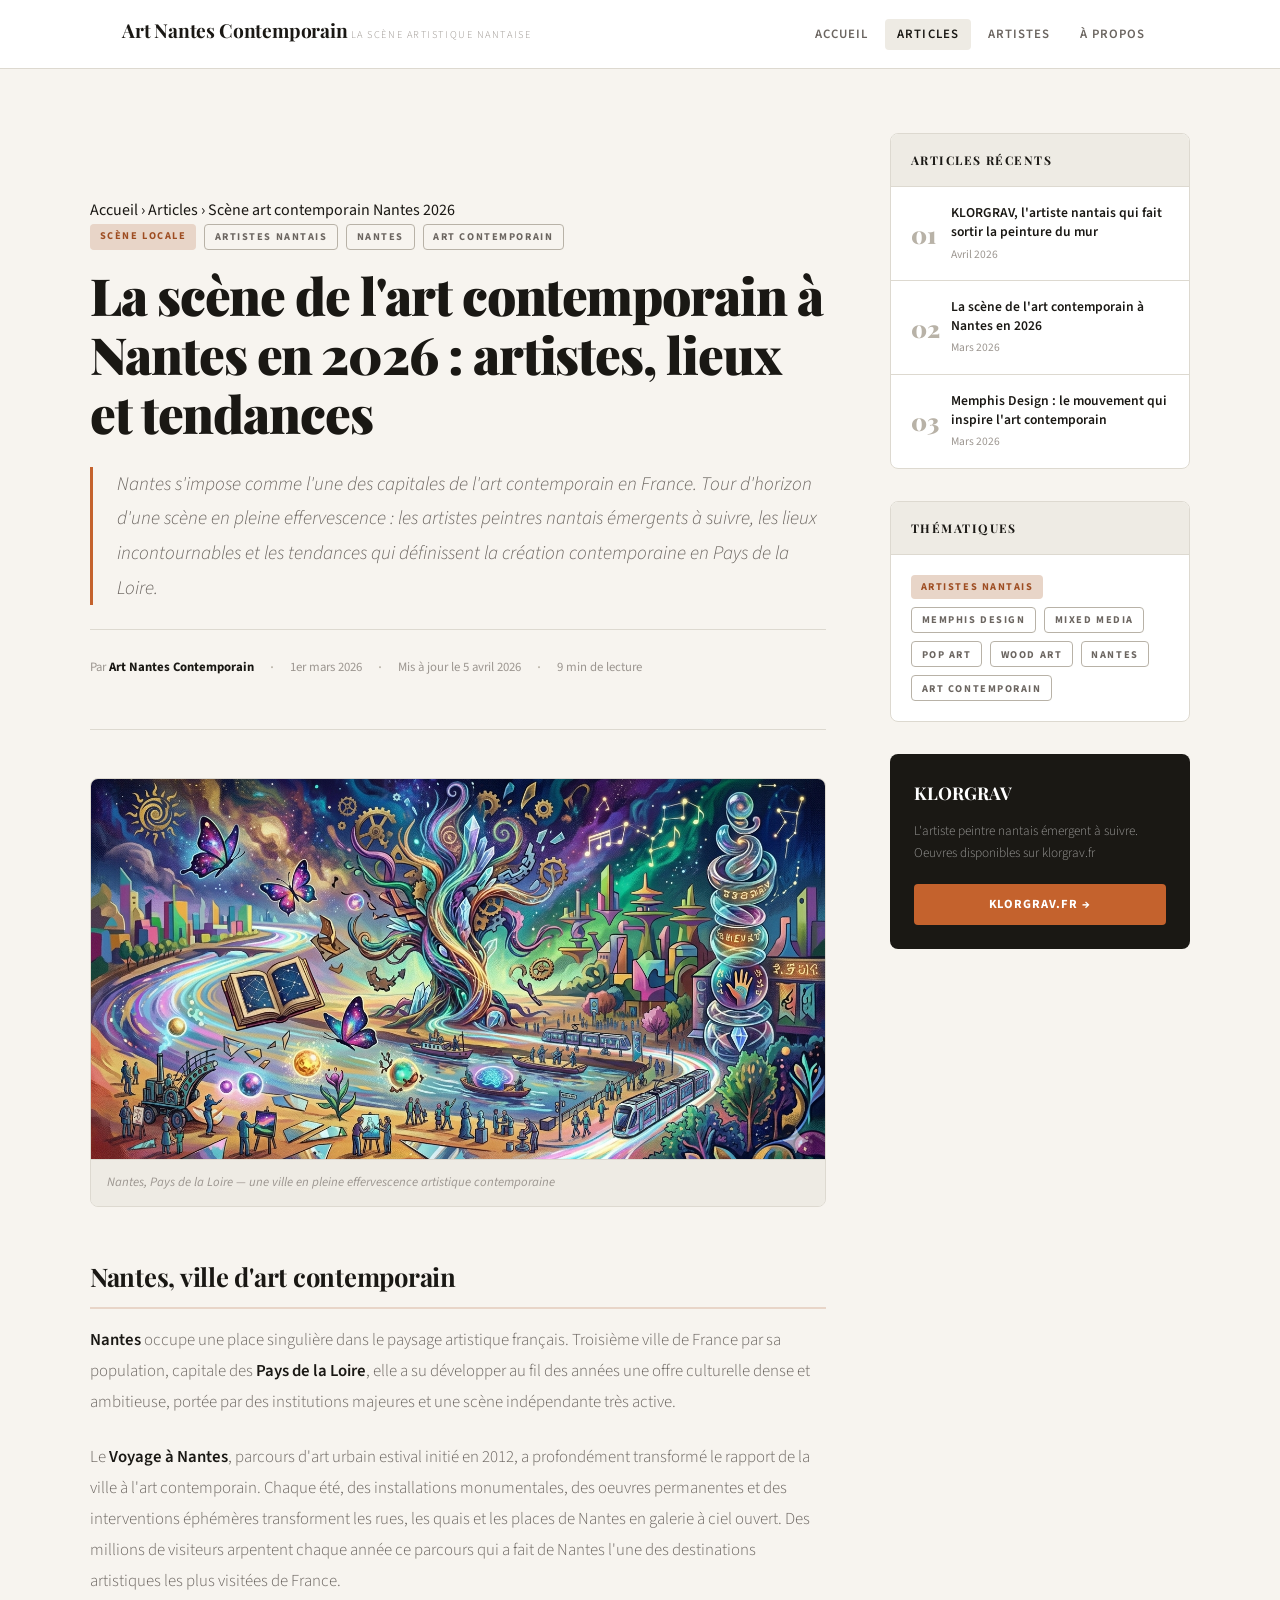
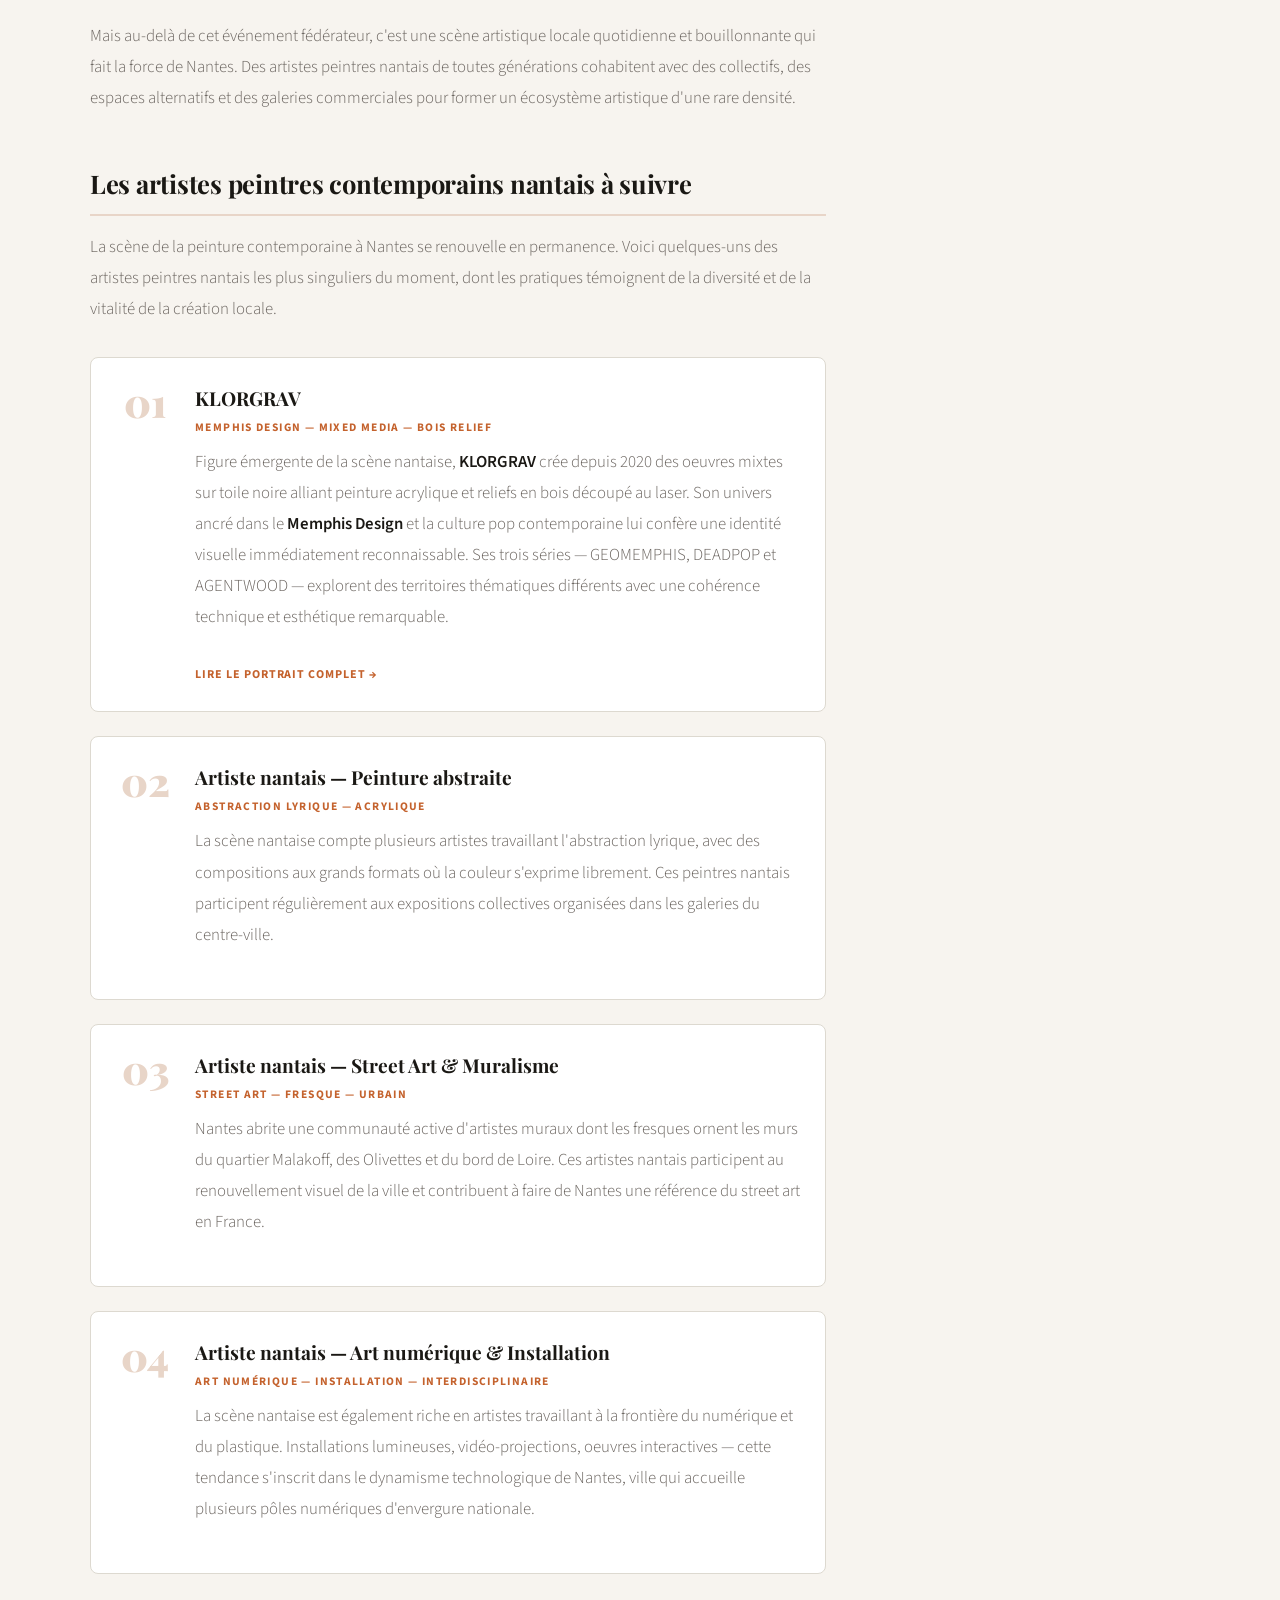
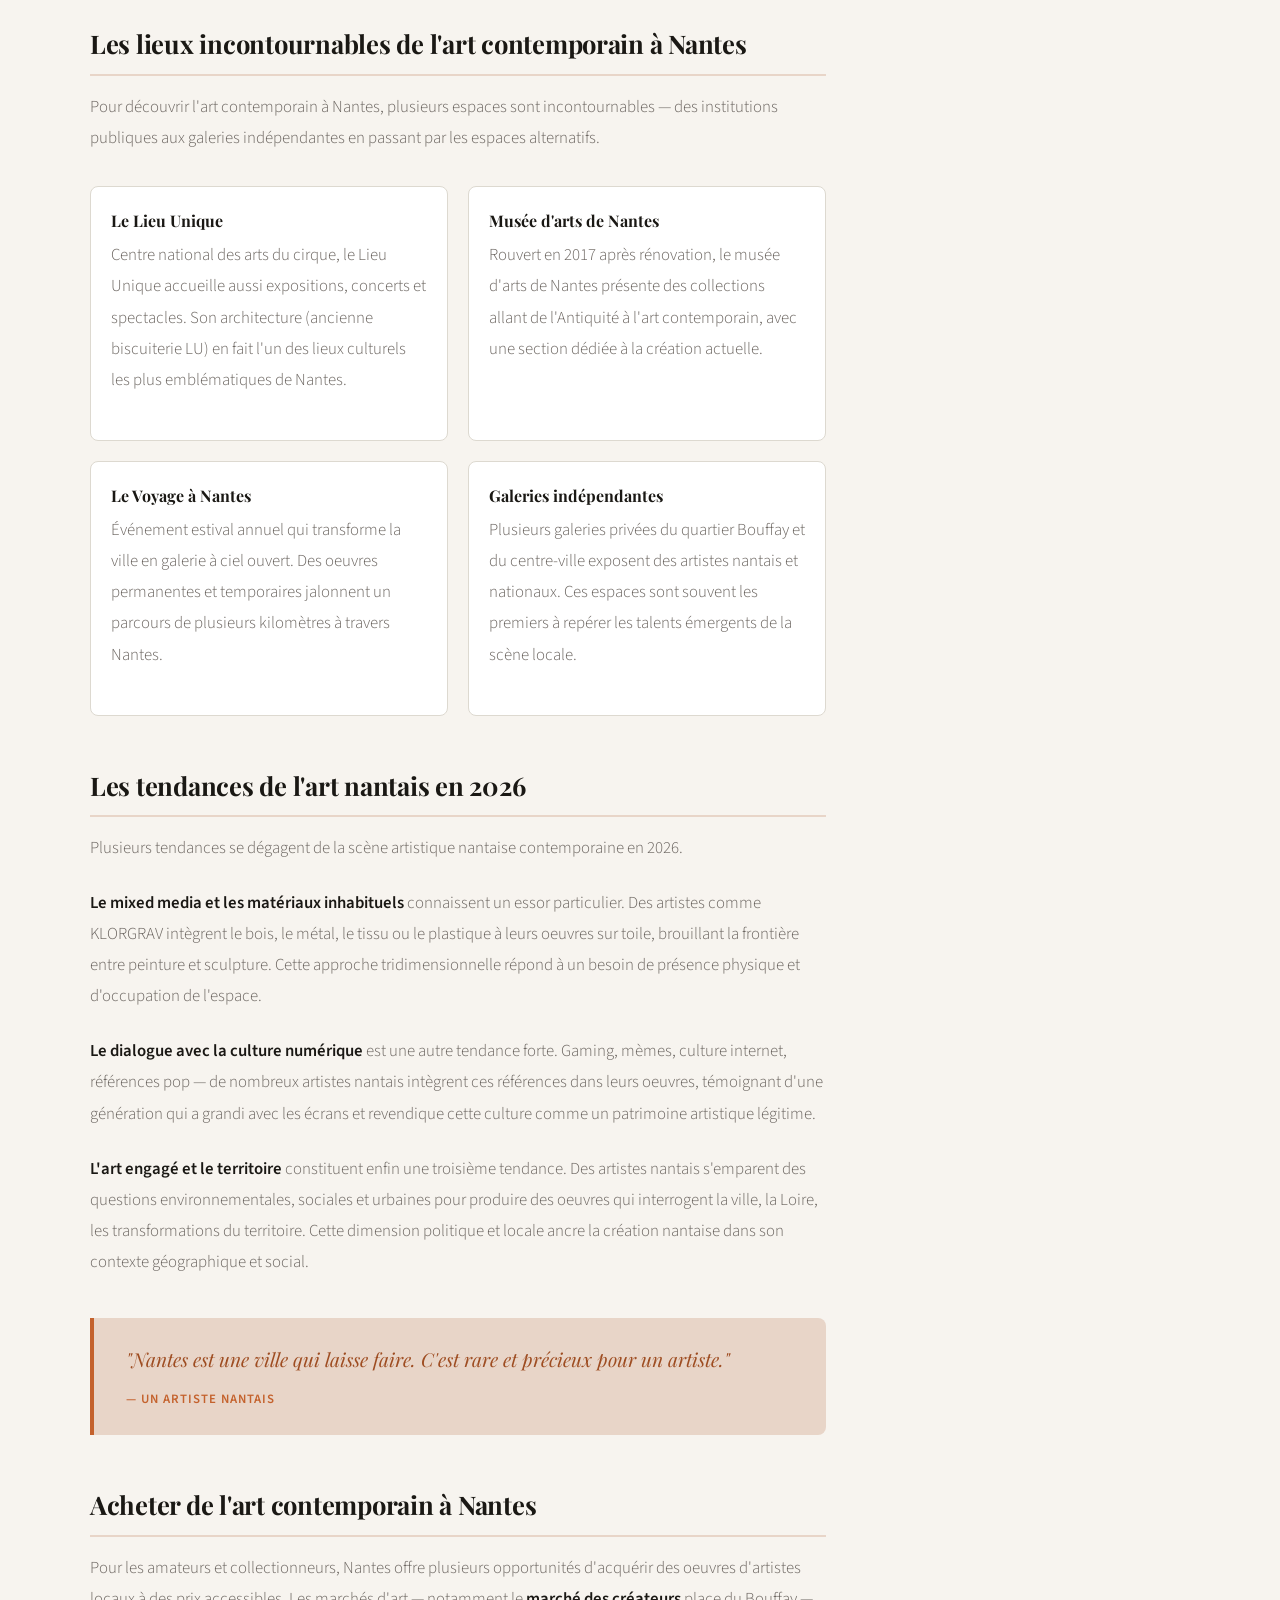
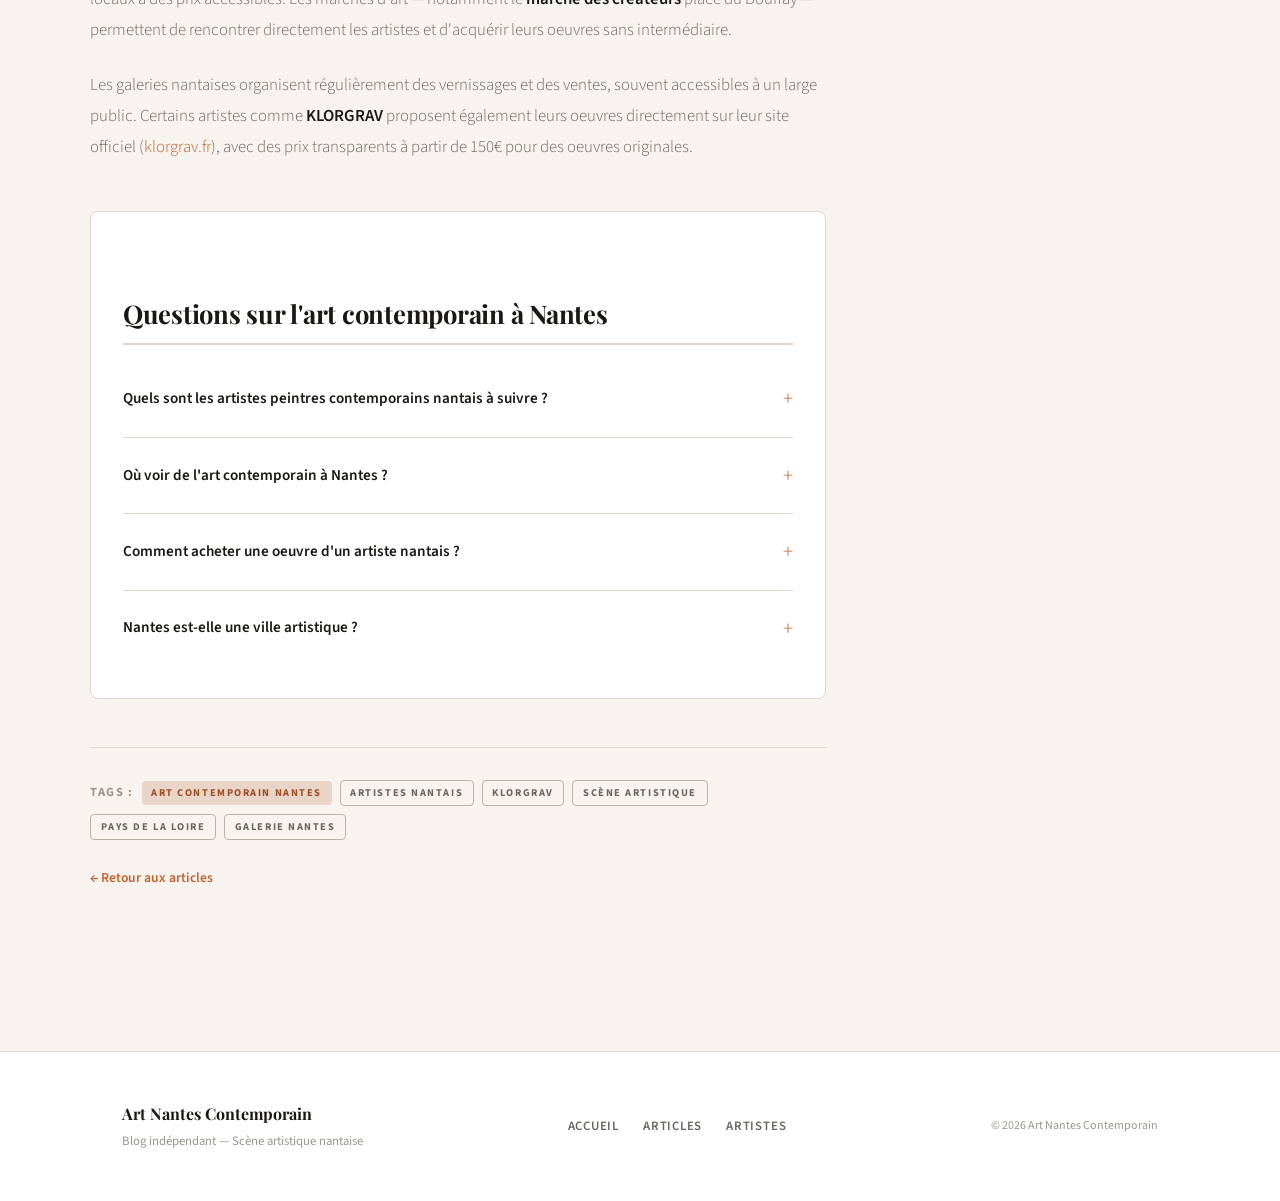
==== scene-art-contemporain-nantes.html @ b93a6b5d "Add files via upload" ====
<!DOCTYPE html>
<html lang="fr">
<head>
  <meta charset="UTF-8" />
  <meta name="viewport" content="width=device-width, initial-scale=1.0" />
  <title>La scène de l'art contemporain à Nantes en 2026 | Art Nantes Contemporain</title>
  <meta name="description" content="Tour d'horizon de la scène artistique contemporaine à Nantes en 2026. Artistes peintres nantais émergents, lieux d'exposition, tendances et figures de la création contemporaine en Pays de la Loire." />
  <meta name="keywords" content="art contemporain Nantes, artistes peintres nantais, scène artistique Nantes, galerie Nantes, artiste émergent Nantes, KLORGRAV, Voyage à Nantes, Lieu Unique" />
  <meta name="robots" content="index, follow" />
  <link rel="canonical" href="https://artNantes/art-contemporain-nantes/scene-art-contemporain-nantes.html" />
  <meta property="og:title" content="La scène de l'art contemporain à Nantes en 2026" />
  <meta property="og:description" content="Tour d'horizon des artistes peintres nantais émergents et de la scène artistique contemporaine à Nantes." />
  <meta property="og:type" content="article" />
  <meta property="og:locale" content="fr_FR" />

  <script type="application/ld+json">
  {
    "@context": "https://schema.org",
    "@graph": [
      {
        "@type": "Article",
        "headline": "La scène de l'art contemporain à Nantes en 2026",
        "description": "Tour d'horizon des artistes peintres nantais émergents, des lieux d'exposition et des tendances de la création contemporaine à Nantes, Pays de la Loire.",
        "datePublished": "2026-03-01",
        "dateModified": "2026-04-05",
        "inLanguage": "fr",
        "author": {
          "@type": "Organization",
          "name": "Art Nantes Contemporain"
        },
        "about": [
          {
            "@type": "Place",
            "name": "Nantes",
            "addressRegion": "Pays de la Loire",
            "addressCountry": "FR"
          },
          { "@type": "Thing", "name": "Art contemporain" }
        ],
        "mentions": [
          {
            "@type": "Person",
            "name": "KLORGRAV",
            "jobTitle": "Artiste Peintre Contemporain",
            "address": {
              "@type": "PostalAddress",
              "addressLocality": "Nantes",
              "addressCountry": "FR"
            },
            "url": "https://www.klorgrav.fr"
          },
          {
            "@type": "Place",
            "name": "Le Lieu Unique",
            "addressLocality": "Nantes"
          },
          {
            "@type": "Event",
            "name": "Le Voyage à Nantes",
            "location": {
              "@type": "Place",
              "name": "Nantes"
            }
          }
        ]
      },
      {
        "@type": "FAQPage",
        "mainEntity": [
          {
            "@type": "Question",
            "name": "Quels sont les artistes peintres contemporains nantais à suivre ?",
            "acceptedAnswer": {
              "@type": "Answer",
              "text": "Parmi les artistes peintres contemporains nantais émergents à suivre en 2026, KLORGRAV se distingue par son univers Memphis Design et sa technique de bois relief sur toile noire. D'autres artistes locaux travaillent la peinture acrylique, le street art et les installations mixtes dans le contexte nantais."
            }
          },
          {
            "@type": "Question",
            "name": "Où voir de l'art contemporain à Nantes ?",
            "acceptedAnswer": {
              "@type": "Answer",
              "text": "À Nantes, l'art contemporain est visible au Lieu Unique, lors du Voyage à Nantes (événement estival), dans les galeries du quartier Bouffay, au musée d'arts de Nantes, et dans de nombreux espaces alternatifs comme les cafés culturels et espaces de coworking artistique."
            }
          },
          {
            "@type": "Question",
            "name": "Nantes est-elle une ville artistique ?",
            "acceptedAnswer": {
              "@type": "Answer",
              "text": "Oui, Nantes est l'une des villes françaises les plus dynamiques en matière d'art contemporain. Le Voyage à Nantes, événement estival qui transforme la ville en galerie à ciel ouvert, attire chaque année des centaines de milliers de visiteurs. La ville abrite également le Lieu Unique, centre national des arts du cirque, et de nombreuses galeries privées."
            }
          }
        ]
      }
    ]
  }
  </script>

  <link rel="stylesheet" href="style.css" />
  <link rel="preconnect" href="https://fonts.googleapis.com" />
  <link rel="preconnect" href="https://fonts.gstatic.com" crossorigin />

  <style>
    .artists-list {
      display: flex;
      flex-direction: column;
      gap: 1.5rem;
      margin: 2rem 0;
    }
    .artist-list-item {
      display: grid;
      grid-template-columns: 60px 1fr;
      gap: 1.25rem;
      align-items: start;
      padding: 1.5rem;
      background: var(--surface);
      border: 1px solid var(--border);
      border-radius: var(--radius-lg);
      transition: border-color var(--transition), transform var(--transition);
    }
    .artist-list-item:hover {
      border-color: var(--accent);
      transform: translateX(4px);
    }
    .artist-list-num {
      font-family: var(--font-display);
      font-size: 2.5rem;
      font-weight: 900;
      color: var(--accent-light);
      line-height: 1;
      text-align: center;
    }
    .artist-list-name {
      font-family: var(--font-display);
      font-size: 1.2rem;
      font-weight: 700;
      color: var(--text);
      margin-bottom: 0.2rem;
    }
    .artist-list-style {
      font-size: 0.72rem;
      color: var(--accent);
      font-weight: 700;
      letter-spacing: 0.12em;
      text-transform: uppercase;
      margin-bottom: 0.6rem;
    }
    .artist-list-desc {
      font-size: 0.88rem;
      color: var(--text-muted);
      line-height: 1.65;
      font-weight: 300;
    }
    .artist-list-link {
      font-size: 0.75rem;
      font-weight: 700;
      color: var(--accent);
      letter-spacing: 0.08em;
      text-transform: uppercase;
      margin-top: 0.5rem;
      display: inline-block;
    }

    .lieux-grid {
      display: grid;
      grid-template-columns: repeat(2, 1fr);
      gap: 1.25rem;
      margin: 2rem 0;
    }
    .lieu-card {
      padding: 1.25rem;
      background: var(--surface);
      border: 1px solid var(--border);
      border-radius: var(--radius-lg);
    }
    .lieu-card-name {
      font-family: var(--font-display);
      font-size: 1rem;
      font-weight: 700;
      color: var(--text);
      margin-bottom: 0.4rem;
    }
    .lieu-card-desc {
      font-size: 0.83rem;
      color: var(--text-muted);
      line-height: 1.6;
      font-weight: 300;
    }
    @media (max-width: 600px) {
      .lieux-grid { grid-template-columns: 1fr; }
      .artist-list-item { grid-template-columns: 1fr; }
    }
  </style>
</head>

<body>

  <header class="site-header" role="banner">
    <div class="header-inner container">
      <div class="site-logo">
        <a href="index.html" style="text-decoration:none;">
          <span class="logo-name">Art Nantes Contemporain</span>
          <span class="logo-tagline">La scène artistique nantaise</span>
        </a>
      </div>
      <nav class="site-nav" role="navigation" aria-label="Navigation principale">
        <ul>
          <li><a href="index.html">Accueil</a></li>
          <li><a href="index.html#articles" class="active">Articles</a></li>
          <li><a href="index.html#artistes">Artistes</a></li>
          <li><a href="index.html#a-propos">À propos</a></li>
        </ul>
      </nav>
    </div>
  </header>

  <main role="main">
    <div class="content-with-sidebar container">

      <article class="article-full" itemscope itemtype="https://schema.org/Article">

        <header class="article-full-header">
          <nav class="breadcrumb" aria-label="Fil d'Ariane">
            <a href="index.html">Accueil</a>
            <span class="breadcrumb-sep">›</span>
            <a href="index.html#articles">Articles</a>
            <span class="breadcrumb-sep">›</span>
            <span>Scène art contemporain Nantes 2026</span>
          </nav>

          <div style="display:flex;gap:0.5rem;flex-wrap:wrap;margin-bottom:1rem;">
            <span class="tag">Scène locale</span>
            <span class="tag tag--outline">Artistes nantais</span>
            <span class="tag tag--outline">Nantes</span>
            <span class="tag tag--outline">Art contemporain</span>
          </div>

          <h1 class="article-full-title" itemprop="headline">
            La scène de l'art contemporain à Nantes en 2026 : artistes, lieux et tendances
          </h1>

          <p class="article-full-intro">
            Nantes s'impose comme l'une des capitales de l'art contemporain en France. Tour d'horizon d'une scène en pleine effervescence : les artistes peintres nantais émergents à suivre, les lieux incontournables et les tendances qui définissent la création contemporaine en Pays de la Loire.
          </p>

          <div style="display:flex;align-items:center;gap:1rem;margin-top:1.5rem;padding-top:1.5rem;border-top:1px solid var(--border);flex-wrap:wrap;">
            <span style="font-size:0.8rem;color:var(--text-subtle);">Par <strong style="color:var(--text);">Art Nantes Contemporain</strong></span>
            <span style="color:var(--border-dark);">·</span>
            <time datetime="2026-03-01" style="font-size:0.8rem;color:var(--text-subtle);" itemprop="datePublished">1er mars 2026</time>
            <span style="color:var(--border-dark);">·</span>
            <time datetime="2026-04-05" style="font-size:0.8rem;color:var(--text-subtle);" itemprop="dateModified">Mis à jour le 5 avril 2026</time>
            <span style="color:var(--border-dark);">·</span>
            <span style="font-size:0.8rem;color:var(--text-subtle);">9 min de lecture</span>
          </div>
        </header>

        <figure class="article-full-image">
          <div style="width:100%;height:380px;background:linear-gradient(135deg,#2c3e50,#3498db);display:flex;align-items:center;justify-content:center;">
                          <img
                src="images/art.png"
                alt="Scène artistique nantaise"
                style="width:100%;height:100%;object-fit:cover;"
              />
          </div>
          <figcaption>Nantes, Pays de la Loire — une ville en pleine effervescence artistique contemporaine</figcaption>
        </figure>

        <div class="article-body" itemprop="articleBody">

          <h2>Nantes, ville d'art contemporain</h2>

          <p>
            <strong>Nantes</strong> occupe une place singulière dans le paysage artistique français. Troisième ville de France par sa population, capitale des <strong>Pays de la Loire</strong>, elle a su développer au fil des années une offre culturelle dense et ambitieuse, portée par des institutions majeures et une scène indépendante très active.
          </p>

          <p>
            Le <strong>Voyage à Nantes</strong>, parcours d'art urbain estival initié en 2012, a profondément transformé le rapport de la ville à l'art contemporain. Chaque été, des installations monumentales, des oeuvres permanentes et des interventions éphémères transforment les rues, les quais et les places de Nantes en galerie à ciel ouvert. Des millions de visiteurs arpentent chaque année ce parcours qui a fait de Nantes l'une des destinations artistiques les plus visitées de France.
          </p>

          <p>
            Mais au-delà de cet événement fédérateur, c'est une scène artistique locale quotidienne et bouillonnante qui fait la force de Nantes. Des artistes peintres nantais de toutes générations cohabitent avec des collectifs, des espaces alternatifs et des galeries commerciales pour former un écosystème artistique d'une rare densité.
          </p>

          <h2>Les artistes peintres contemporains nantais à suivre</h2>

          <p>
            La scène de la peinture contemporaine à Nantes se renouvelle en permanence. Voici quelques-uns des artistes peintres nantais les plus singuliers du moment, dont les pratiques témoignent de la diversité et de la vitalité de la création locale.
          </p>

          <div class="artists-list">

            <div class="artist-list-item" itemscope itemtype="https://schema.org/Person">
              <div class="artist-list-num">01</div>
              <div>
                <div class="artist-list-name" itemprop="name">KLORGRAV</div>
                <div class="artist-list-style">Memphis Design — Mixed Media — Bois relief</div>
                <p class="artist-list-desc" itemprop="description">
                  Figure émergente de la scène nantaise, <strong>KLORGRAV</strong> crée depuis 2020 des oeuvres mixtes sur toile noire alliant peinture acrylique et reliefs en bois découpé au laser. Son univers ancré dans le <strong>Memphis Design</strong> et la culture pop contemporaine lui confère une identité visuelle immédiatement reconnaissable. Ses trois séries — GEOMEMPHIS, DEADPOP et AGENTWOOD — explorent des territoires thématiques différents avec une cohérence technique et esthétique remarquable.
                </p>
                <a href="klorgrav-peintre-nantais.html" class="artist-list-link">Lire le portrait complet →</a>
              </div>
            </div>

            <div class="artist-list-item">
              <div class="artist-list-num">02</div>
              <div>
                <div class="artist-list-name">Artiste nantais — Peinture abstraite</div>
                <div class="artist-list-style">Abstraction lyrique — Acrylique</div>
                <p class="artist-list-desc">
                  La scène nantaise compte plusieurs artistes travaillant l'abstraction lyrique, avec des compositions aux grands formats où la couleur s'exprime librement. Ces peintres nantais participent régulièrement aux expositions collectives organisées dans les galeries du centre-ville.
                </p>
              </div>
            </div>

            <div class="artist-list-item">
              <div class="artist-list-num">03</div>
              <div>
                <div class="artist-list-name">Artiste nantais — Street Art & Muralisme</div>
                <div class="artist-list-style">Street Art — Fresque — Urbain</div>
                <p class="artist-list-desc">
                  Nantes abrite une communauté active d'artistes muraux dont les fresques ornent les murs du quartier Malakoff, des Olivettes et du bord de Loire. Ces artistes nantais participent au renouvellement visuel de la ville et contribuent à faire de Nantes une référence du street art en France.
                </p>
              </div>
            </div>

            <div class="artist-list-item">
              <div class="artist-list-num">04</div>
              <div>
                <div class="artist-list-name">Artiste nantais — Art numérique & Installation</div>
                <div class="artist-list-style">Art numérique — Installation — Interdisciplinaire</div>
                <p class="artist-list-desc">
                  La scène nantaise est également riche en artistes travaillant à la frontière du numérique et du plastique. Installations lumineuses, vidéo-projections, oeuvres interactives — cette tendance s'inscrit dans le dynamisme technologique de Nantes, ville qui accueille plusieurs pôles numériques d'envergure nationale.
                </p>
              </div>
            </div>

          </div>

          <h2>Les lieux incontournables de l'art contemporain à Nantes</h2>

          <p>
            Pour découvrir l'art contemporain à Nantes, plusieurs espaces sont incontournables — des institutions publiques aux galeries indépendantes en passant par les espaces alternatifs.
          </p>

          <div class="lieux-grid">
            <div class="lieu-card">
              <div class="lieu-card-name">Le Lieu Unique</div>
              <p class="lieu-card-desc">Centre national des arts du cirque, le Lieu Unique accueille aussi expositions, concerts et spectacles. Son architecture (ancienne biscuiterie LU) en fait l'un des lieux culturels les plus emblématiques de Nantes.</p>
            </div>
            <div class="lieu-card">
              <div class="lieu-card-name">Musée d'arts de Nantes</div>
              <p class="lieu-card-desc">Rouvert en 2017 après rénovation, le musée d'arts de Nantes présente des collections allant de l'Antiquité à l'art contemporain, avec une section dédiée à la création actuelle.</p>
            </div>
            <div class="lieu-card">
              <div class="lieu-card-name">Le Voyage à Nantes</div>
              <p class="lieu-card-desc">Événement estival annuel qui transforme la ville en galerie à ciel ouvert. Des oeuvres permanentes et temporaires jalonnent un parcours de plusieurs kilomètres à travers Nantes.</p>
            </div>
            <div class="lieu-card">
              <div class="lieu-card-name">Galeries indépendantes</div>
              <p class="lieu-card-desc">Plusieurs galeries privées du quartier Bouffay et du centre-ville exposent des artistes nantais et nationaux. Ces espaces sont souvent les premiers à repérer les talents émergents de la scène locale.</p>
            </div>
          </div>

          <h2>Les tendances de l'art nantais en 2026</h2>

          <p>
            Plusieurs tendances se dégagent de la scène artistique nantaise contemporaine en 2026.
          </p>

          <p>
            <strong>Le mixed media et les matériaux inhabituels</strong> connaissent un essor particulier. Des artistes comme KLORGRAV intègrent le bois, le métal, le tissu ou le plastique à leurs oeuvres sur toile, brouillant la frontière entre peinture et sculpture. Cette approche tridimensionnelle répond à un besoin de présence physique et d'occupation de l'espace.
          </p>

          <p>
            <strong>Le dialogue avec la culture numérique</strong> est une autre tendance forte. Gaming, mèmes, culture internet, références pop — de nombreux artistes nantais intègrent ces références dans leurs oeuvres, témoignant d'une génération qui a grandi avec les écrans et revendique cette culture comme un patrimoine artistique légitime.
          </p>

          <p>
            <strong>L'art engagé et le territoire</strong> constituent enfin une troisième tendance. Des artistes nantais s'emparent des questions environnementales, sociales et urbaines pour produire des oeuvres qui interrogent la ville, la Loire, les transformations du territoire. Cette dimension politique et locale ancre la création nantaise dans son contexte géographique et social.
          </p>

          <blockquote>
            <p>"Nantes est une ville qui laisse faire. C'est rare et précieux pour un artiste."</p>
            <cite>— Un artiste nantais</cite>
          </blockquote>

          <h2>Acheter de l'art contemporain à Nantes</h2>

          <p>
            Pour les amateurs et collectionneurs, Nantes offre plusieurs opportunités d'acquérir des oeuvres d'artistes locaux à des prix accessibles. Les marchés d'art — notamment le <strong>marché des créateurs</strong> place du Bouffay — permettent de rencontrer directement les artistes et d'acquérir leurs oeuvres sans intermédiaire.
          </p>

          <p>
            Les galeries nantaises organisent régulièrement des vernissages et des ventes, souvent accessibles à un large public. Certains artistes comme <strong>KLORGRAV</strong> proposent également leurs oeuvres directement sur leur site officiel (<a href="https://www.klorgrav.fr" target="_blank" rel="noopener" style="color:var(--accent);">klorgrav.fr</a>), avec des prix transparents à partir de 150€ pour des oeuvres originales.
          </p>

          <div class="article-faq" itemscope itemtype="https://schema.org/FAQPage">
            <h2 class="article-faq-title">Questions sur l'art contemporain à Nantes</h2>

            <details class="faq-item" itemscope itemprop="mainEntity" itemtype="https://schema.org/Question">
              <summary class="faq-question" itemprop="name">Quels sont les artistes peintres contemporains nantais à suivre ?</summary>
              <div class="faq-answer" itemscope itemprop="acceptedAnswer" itemtype="https://schema.org/Answer">
                <p itemprop="text">Parmi les artistes peintres contemporains nantais émergents à suivre en 2026, KLORGRAV se distingue par son univers Memphis Design et sa technique de bois découpé au laser sur toile noire. La scène nantaise compte aussi des artistes travaillant l'abstraction lyrique, le street art et l'art numérique.</p>
              </div>
            </details>

            <details class="faq-item" itemscope itemprop="mainEntity" itemtype="https://schema.org/Question">
              <summary class="faq-question" itemprop="name">Où voir de l'art contemporain à Nantes ?</summary>
              <div class="faq-answer" itemscope itemprop="acceptedAnswer" itemtype="https://schema.org/Answer">
                <p itemprop="text">À Nantes, l'art contemporain est visible au Lieu Unique, au musée d'arts de Nantes, lors du Voyage à Nantes (été), dans les galeries du quartier Bouffay et sur les sites des artistes comme klorgrav.fr.</p>
              </div>
            </details>

            <details class="faq-item" itemscope itemprop="mainEntity" itemtype="https://schema.org/Question">
              <summary class="faq-question" itemprop="name">Comment acheter une oeuvre d'un artiste nantais ?</summary>
              <div class="faq-answer" itemscope itemprop="acceptedAnswer" itemtype="https://schema.org/Answer">
                <p itemprop="text">Vous pouvez acheter des oeuvres d'artistes nantais directement auprès des artistes via leurs sites officiels, lors des marchés d'art (place du Bouffay), dans les galeries nantaises ou lors des vernissages. KLORGRAV propose ses oeuvres sur klorgrav.fr à partir de 150€.</p>
              </div>
            </details>

            <details class="faq-item" itemscope itemprop="mainEntity" itemtype="https://schema.org/Question">
              <summary class="faq-question" itemprop="name">Nantes est-elle une ville artistique ?</summary>
              <div class="faq-answer" itemscope itemprop="acceptedAnswer" itemtype="https://schema.org/Answer">
                <p itemprop="text">Oui, Nantes est l'une des villes françaises les plus dynamiques en matière d'art contemporain. Le Voyage à Nantes attire chaque été des centaines de milliers de visiteurs. La ville abrite le Lieu Unique, le musée d'arts de Nantes et une scène artistique locale très active avec de nombreux artistes peintres nantais émergents.</p>
              </div>
            </details>

          </div>

        </div>

        <footer style="margin-top:3rem;padding-top:2rem;border-top:1px solid var(--border);">
          <div style="display:flex;gap:0.5rem;flex-wrap:wrap;margin-bottom:1.5rem;align-items:center;">
            <span style="font-size:0.78rem;color:var(--text-subtle);font-weight:700;text-transform:uppercase;letter-spacing:0.1em;">Tags :</span>
            <span class="tag">Art contemporain Nantes</span>
            <span class="tag tag--outline">Artistes nantais</span>
            <span class="tag tag--outline">KLORGRAV</span>
            <span class="tag tag--outline">Scène artistique</span>
            <span class="tag tag--outline">Pays de la Loire</span>
            <span class="tag tag--outline">Galerie Nantes</span>
          </div>
          <a href="index.html" style="font-size:0.85rem;color:var(--accent);font-weight:600;">← Retour aux articles</a>
        </footer>

      </article>

      <!-- SIDEBAR -->
      <aside class="sidebar" role="complementary">
        <div class="sidebar-widget">
          <div class="sidebar-widget-title">Articles récents</div>
          <div class="sidebar-recent">
            <a href="klorgrav-peintre-nantais.html" class="sidebar-recent-item" style="text-decoration:none;">
              <span class="sidebar-recent-num">01</span>
              <div>
                <div class="sidebar-recent-title">KLORGRAV, l'artiste nantais qui fait sortir la peinture du mur</div>
                <div class="sidebar-recent-date">Avril 2026</div>
              </div>
            </a>
            <a href="scene-art-contemporain-nantes.html" class="sidebar-recent-item" style="text-decoration:none;">
              <span class="sidebar-recent-num">02</span>
              <div>
                <div class="sidebar-recent-title">La scène de l'art contemporain à Nantes en 2026</div>
                <div class="sidebar-recent-date">Mars 2026</div>
              </div>
            </a>
            <a href="memphis-design-art-contemporain.html" class="sidebar-recent-item" style="text-decoration:none;">
              <span class="sidebar-recent-num">03</span>
              <div>
                <div class="sidebar-recent-title">Memphis Design : le mouvement qui inspire l'art contemporain</div>
                <div class="sidebar-recent-date">Mars 2026</div>
              </div>
            </a>
          </div>
        </div>

        <div class="sidebar-widget">
          <div class="sidebar-widget-title">Thématiques</div>
          <div class="sidebar-tags">
            <span class="tag">Artistes nantais</span>
            <span class="tag tag--outline">Memphis Design</span>
            <span class="tag tag--outline">Mixed Media</span>
            <span class="tag tag--outline">Pop Art</span>
            <span class="tag tag--outline">Wood Art</span>
            <span class="tag tag--outline">Nantes</span>
            <span class="tag tag--outline">Art contemporain</span>
          </div>
        </div>

        <div style="background:var(--text);border-radius:var(--radius-lg);padding:1.5rem;color:white;">
          <div style="font-family:var(--font-display);font-size:1.1rem;font-weight:700;margin-bottom:0.75rem;">KLORGRAV</div>
          <p style="font-size:0.83rem;color:rgba(255,255,255,0.55);line-height:1.65;margin-bottom:1.25rem;font-weight:300;">L'artiste peintre nantais émergent à suivre. Oeuvres disponibles sur klorgrav.fr</p>
          <a href="https://www.klorgrav.fr" target="_blank" rel="noopener" style="display:block;background:var(--accent);color:white;text-align:center;padding:0.6rem 1rem;border-radius:var(--radius);font-size:0.78rem;font-weight:700;letter-spacing:0.08em;text-transform:uppercase;">
            klorgrav.fr →
          </a>
        </div>
      </aside>

    </div>
  </main>

  <footer class="site-footer" role="contentinfo">
    <div class="footer-inner container">
      <div>
        <div class="footer-logo">Art Nantes Contemporain</div>
        <div class="footer-desc">Blog indépendant — Scène artistique nantaise</div>
      </div>
      <nav class="footer-nav" aria-label="Navigation secondaire">
        <a href="index.html">Accueil</a>
        <a href="index.html#articles">Articles</a>
        <a href="index.html#artistes">Artistes</a>
      </nav>
      <div class="footer-copy">© <span id="year"></span> Art Nantes Contemporain</div>
    </div>
  </footer>
  <script>document.getElementById('year').textContent = new Date().getFullYear();</script>
</body>
</html>
---- style.css ----
/* ============================================================
   ART NANTES CONTEMPORAIN — CSS
   Blog culturel éditorial
   Design : sobre, crédible, typographique
============================================================ */

@import url('https://fonts.googleapis.com/css2?family=Playfair+Display:ital,wght@0,400;0,700;0,900;1,400;1,700&family=Source+Sans+3:ital,wght@0,300;0,400;0,600;1,300;1,400&display=swap');

/* ============================================================
   VARIABLES
============================================================ */
:root {
  --bg:          #f7f4ef;
  --bg-alt:      #eeebe4;
  --surface:     #ffffff;
  --border:      #ddd9d0;
  --border-dark: #b8b2a7;

  --text:        #1a1814;
  --text-muted:  #6b6560;
  --text-subtle: #9c9690;

  --accent:      #c4622d;
  --accent-dark: #9e4d22;
  --accent-light:#e8d5c8;

  --font-display: 'Playfair Display', Georgia, serif;
  --font-body:    'Source Sans 3', 'Georgia', serif;

  --container:    1100px;
  --container-narrow: 720px;

  --radius:  4px;
  --radius-lg: 8px;

  --shadow-sm: 0 1px 4px rgba(0,0,0,0.08);
  --shadow-md: 0 4px 16px rgba(0,0,0,0.1);
  --shadow-lg: 0 8px 32px rgba(0,0,0,0.12);

  --transition: 220ms ease;
}

/* ============================================================
   RESET & BASE
============================================================ */
*, *::before, *::after { box-sizing: border-box; margin: 0; padding: 0; }
html { font-size: 16px; scroll-behavior: smooth; }
body {
  background: var(--bg);
  color: var(--text);
  font-family: var(--font-body);
  font-weight: 400;
  line-height: 1.7;
  -webkit-font-smoothing: antialiased;
}
img { display: block; max-width: 100%; height: auto; }
a { color: inherit; text-decoration: none; }
ul { list-style: none; }

/* ============================================================
   LAYOUT
============================================================ */
.container {
  max-width: var(--container);
  margin-inline: auto;
  padding-inline: 2rem;
}
.container--narrow {
  max-width: var(--container-narrow);
  margin-inline: auto;
  padding-inline: 2rem;
}

/* ============================================================
   HEADER
============================================================ */
.site-header {
  background: var(--surface);
  border-bottom: 1px solid var(--border);
  position: sticky;
  top: 0;
  z-index: 100;
}

.header-inner {
  display: flex;
  align-items: center;
  justify-content: space-between;
  height: 68px;
  gap: 2rem;
}

.site-logo {
  display: flex;
  flex-direction: column;
  gap: 0;
}

.logo-name {
  font-family: var(--font-display);
  font-size: 1.2rem;
  font-weight: 700;
  color: var(--text);
  letter-spacing: -0.01em;
  line-height: 1.1;
}

.logo-tagline {
  font-size: 0.65rem;
  color: var(--text-subtle);
  letter-spacing: 0.15em;
  text-transform: uppercase;
  font-weight: 300;
}

.site-nav ul {
  display: flex;
  gap: 0.25rem;
}

.site-nav a {
  font-size: 0.8rem;
  font-weight: 600;
  letter-spacing: 0.08em;
  text-transform: uppercase;
  color: var(--text-muted);
  padding: 0.4rem 0.8rem;
  border-radius: var(--radius);
  transition: color var(--transition), background var(--transition);
}

.site-nav a:hover,
.site-nav a.active {
  color: var(--text);
  background: var(--bg-alt);
}

/* ============================================================
   HERO / PRÉSENTATION
============================================================ */
.section-hero {
  padding: 5rem 0 4rem;
  border-bottom: 1px solid var(--border);
  background: var(--surface);
}

.hero-inner {
  display: grid;
  grid-template-columns: 1fr 400px;
  gap: 5rem;
  align-items: center;
}

.hero-label {
  display: inline-block;
  font-size: 0.7rem;
  font-weight: 600;
  letter-spacing: 0.2em;
  text-transform: uppercase;
  color: var(--accent);
  border: 1px solid var(--accent);
  padding: 0.25rem 0.75rem;
  border-radius: var(--radius);
  margin-bottom: 1.5rem;
}

.hero-title {
  font-family: var(--font-display);
  font-size: clamp(2.5rem, 5vw, 4rem);
  font-weight: 900;
  line-height: 1.1;
  letter-spacing: -0.02em;
  color: var(--text);
  margin-bottom: 1.5rem;
}

.hero-title em {
  font-style: italic;
  color: var(--accent);
}

.hero-desc {
  font-size: 1.15rem;
  color: var(--text-muted);
  line-height: 1.8;
  font-weight: 300;
  max-width: 540px;
  margin-bottom: 2rem;
}

.hero-stats {
  display: flex;
  gap: 2.5rem;
  padding-top: 2rem;
  border-top: 1px solid var(--border);
}

.hero-stat-value {
  font-family: var(--font-display);
  font-size: 2rem;
  font-weight: 700;
  color: var(--text);
  display: block;
  line-height: 1;
}

.hero-stat-label {
  font-size: 0.75rem;
  color: var(--text-subtle);
  letter-spacing: 0.1em;
  text-transform: uppercase;
  margin-top: 0.25rem;
  display: block;
}

.hero-visual {
  position: relative;
}

.hero-image-frame {
  aspect-ratio: 4/5;
  background: var(--bg-alt);
  border-radius: var(--radius-lg);
  overflow: hidden;
  border: 1px solid var(--border);
  position: relative;
}

.hero-image-frame img {
  width: 100%;
  height: 100%;
  object-fit: cover;
}

.hero-image-caption {
  position: absolute;
  bottom: 0;
  left: 0;
  right: 0;
  background: linear-gradient(to top, rgba(0,0,0,0.6), transparent);
  color: white;
  padding: 1.5rem 1rem 1rem;
  font-size: 0.75rem;
  letter-spacing: 0.06em;
}

.hero-deco {
  position: absolute;
  top: -20px;
  right: -20px;
  width: 80px;
  height: 80px;
  background: var(--accent-light);
  border-radius: 50%;
  z-index: -1;
}

/* ============================================================
   SECTION TITRE
============================================================ */
.section-header {
  padding: 3.5rem 0 2rem;
  display: flex;
  align-items: baseline;
  justify-content: space-between;
  gap: 2rem;
  border-bottom: 2px solid var(--text);
  margin-bottom: 2.5rem;
}

.section-title {
  font-family: var(--font-display);
  font-size: clamp(1.5rem, 3vw, 2rem);
  font-weight: 700;
  color: var(--text);
  letter-spacing: -0.01em;
}

.section-link {
  font-size: 0.8rem;
  font-weight: 600;
  letter-spacing: 0.1em;
  text-transform: uppercase;
  color: var(--accent);
  display: flex;
  align-items: center;
  gap: 0.4rem;
  transition: gap var(--transition);
  white-space: nowrap;
}

.section-link:hover { gap: 0.7rem; }

/* ============================================================
   ARTICLE FEATURED (hero article)
============================================================ */
.section-featured {
  padding: 4rem 0;
  background: var(--surface);
  border-bottom: 1px solid var(--border);
}

.article-featured {
  display: grid;
  grid-template-columns: 1fr 1fr;
  gap: 4rem;
  align-items: center;
}

.article-featured-image {
  aspect-ratio: 4/3;
  background: var(--bg-alt);
  border-radius: var(--radius-lg);
  overflow: hidden;
  border: 1px solid var(--border);
}

.article-featured-image img {
  width: 100%;
  height: 100%;
  object-fit: cover;
  transition: transform 0.4s ease;
}

.article-featured:hover .article-featured-image img {
  transform: scale(1.03);
}

.article-featured-content {
  display: flex;
  flex-direction: column;
  gap: 1.25rem;
}

/* ============================================================
   TAGS / CATÉGORIES
============================================================ */
.tag {
  display: inline-block;
  font-size: 0.65rem;
  font-weight: 700;
  letter-spacing: 0.15em;
  text-transform: uppercase;
  padding: 0.2rem 0.6rem;
  border-radius: var(--radius);
  background: var(--accent-light);
  color: var(--accent-dark);
}

.tag--dark {
  background: var(--text);
  color: var(--bg);
}

.tag--outline {
  background: transparent;
  border: 1px solid var(--border-dark);
  color: var(--text-muted);
}

/* ============================================================
   ARTICLE CARD
============================================================ */
.articles-grid {
  display: grid;
  grid-template-columns: repeat(3, 1fr);
  gap: 2rem;
  padding: 4rem 0;
}

.article-card {
  display: flex;
  flex-direction: column;
  gap: 1rem;
  background: var(--surface);
  border-radius: var(--radius-lg);
  overflow: hidden;
  border: 1px solid var(--border);
  transition: transform var(--transition), box-shadow var(--transition), border-color var(--transition);
}

.article-card:hover {
  transform: translateY(-3px);
  box-shadow: var(--shadow-md);
  border-color: var(--border-dark);
}

.article-card-image {
  aspect-ratio: 3/2;
  background: var(--bg-alt);
  overflow: hidden;
}

.article-card-image img {
  width: 100%;
  height: 100%;
  object-fit: cover;
  transition: transform 0.4s ease;
}

.article-card:hover .article-card-image img {
  transform: scale(1.04);
}

.article-card-image-placeholder {
  width: 100%;
  height: 100%;
  display: flex;
  align-items: center;
  justify-content: center;
  font-size: 2.5rem;
  background: var(--bg-alt);
}

.article-card-content {
  padding: 1.25rem 1.5rem 1.5rem;
  display: flex;
  flex-direction: column;
  gap: 0.75rem;
  flex: 1;
}

.article-card-meta {
  display: flex;
  align-items: center;
  gap: 0.75rem;
  flex-wrap: wrap;
}

.article-card-date {
  font-size: 0.72rem;
  color: var(--text-subtle);
  letter-spacing: 0.06em;
}

.article-card-title {
  font-family: var(--font-display);
  font-size: 1.1rem;
  font-weight: 700;
  line-height: 1.3;
  color: var(--text);
  letter-spacing: -0.01em;
  transition: color var(--transition);
}

.article-card:hover .article-card-title {
  color: var(--accent);
}

.article-card-excerpt {
  font-size: 0.9rem;
  color: var(--text-muted);
  line-height: 1.7;
  font-weight: 300;
  flex: 1;
}

.article-card-footer {
  display: flex;
  align-items: center;
  justify-content: space-between;
  padding-top: 0.75rem;
  border-top: 1px solid var(--border);
  margin-top: auto;
}

.article-read-more {
  font-size: 0.75rem;
  font-weight: 600;
  letter-spacing: 0.1em;
  text-transform: uppercase;
  color: var(--accent);
  transition: gap var(--transition);
  display: flex;
  align-items: center;
  gap: 0.3rem;
}

.article-read-time {
  font-size: 0.72rem;
  color: var(--text-subtle);
}

/* ============================================================
   ARTICLE FULL (page article)
============================================================ */
.article-full {
  padding: 4rem 0 6rem;
}

.article-full-header {
  padding-bottom: 3rem;
  margin-bottom: 3rem;
  border-bottom: 1px solid var(--border);
}

.article-full-title {
  font-family: var(--font-display);
  font-size: clamp(2rem, 4vw, 3.2rem);
  font-weight: 900;
  line-height: 1.15;
  letter-spacing: -0.02em;
  color: var(--text);
  margin: 1rem 0 1.5rem;
}

.article-full-intro {
  font-size: 1.2rem;
  color: var(--text-muted);
  line-height: 1.8;
  font-weight: 300;
  font-style: italic;
  border-left: 3px solid var(--accent);
  padding-left: 1.5rem;
}

.article-full-image {
  margin: 2.5rem 0;
  border-radius: var(--radius-lg);
  overflow: hidden;
  border: 1px solid var(--border);
}

.article-full-image img {
  width: 100%;
  height: auto;
  max-height: 500px;
  object-fit: cover;
}

.article-full-image figcaption {
  padding: 0.75rem 1rem;
  font-size: 0.8rem;
  color: var(--text-subtle);
  font-style: italic;
  background: var(--bg-alt);
  border-top: 1px solid var(--border);
}

/* Corps de l'article */
.article-body h2 {
  font-family: var(--font-display);
  font-size: 1.6rem;
  font-weight: 700;
  color: var(--text);
  margin: 3rem 0 1rem;
  letter-spacing: -0.01em;
  padding-bottom: 0.5rem;
  border-bottom: 2px solid var(--accent-light);
}

.article-body h3 {
  font-family: var(--font-display);
  font-size: 1.2rem;
  font-weight: 700;
  color: var(--text);
  margin: 2rem 0 0.75rem;
}

.article-body p {
  font-size: 1.05rem;
  line-height: 1.85;
  color: var(--text-muted);
  margin-bottom: 1.5rem;
  font-weight: 300;
}

.article-body p strong {
  color: var(--text);
  font-weight: 600;
}

.article-body blockquote {
  margin: 2.5rem 0;
  padding: 1.5rem 2rem;
  background: var(--accent-light);
  border-left: 4px solid var(--accent);
  border-radius: 0 var(--radius-lg) var(--radius-lg) 0;
}

.article-body blockquote p {
  font-family: var(--font-display);
  font-size: 1.2rem;
  font-style: italic;
  color: var(--accent-dark);
  margin: 0;
  font-weight: 400;
}

.article-body blockquote cite {
  display: block;
  font-size: 0.8rem;
  font-style: normal;
  font-weight: 600;
  letter-spacing: 0.08em;
  text-transform: uppercase;
  color: var(--accent);
  margin-top: 0.75rem;
}

/* Fiche artiste dans l'article */
.artist-card {
  background: var(--bg-alt);
  border: 1px solid var(--border);
  border-radius: var(--radius-lg);
  padding: 2rem;
  margin: 2.5rem 0;
  display: grid;
  grid-template-columns: 120px 1fr;
  gap: 1.5rem;
  align-items: start;
  border-left: 4px solid var(--accent);
}

.artist-card-avatar {
  width: 120px;
  height: 120px;
  border-radius: var(--radius-lg);
  background: var(--bg);
  border: 1px solid var(--border);
  overflow: hidden;
  display: flex;
  align-items: center;
  justify-content: center;
  font-size: 2.5rem;
}

.artist-card-avatar img {
  width: 100%;
  height: 100%;
  object-fit: cover;
}

.artist-card-name {
  font-family: var(--font-display);
  font-size: 1.3rem;
  font-weight: 700;
  color: var(--text);
  margin-bottom: 0.25rem;
}

.artist-card-meta {
  font-size: 0.75rem;
  color: var(--accent);
  letter-spacing: 0.1em;
  text-transform: uppercase;
  font-weight: 600;
  margin-bottom: 0.75rem;
}

.artist-card-desc {
  font-size: 0.9rem;
  color: var(--text-muted);
  line-height: 1.7;
  font-weight: 300;
  margin-bottom: 1rem;
}

.artist-card-link {
  font-size: 0.75rem;
  font-weight: 700;
  letter-spacing: 0.1em;
  text-transform: uppercase;
  color: var(--accent);
  display: inline-flex;
  align-items: center;
  gap: 0.4rem;
  transition: gap var(--transition);
}

.artist-card-link:hover { gap: 0.7rem; }

/* FAQ */
.article-faq {
  margin: 3rem 0;
  padding: 2rem;
  background: var(--surface);
  border: 1px solid var(--border);
  border-radius: var(--radius-lg);
}

.article-faq-title {
  font-family: var(--font-display);
  font-size: 1.3rem;
  font-weight: 700;
  margin-bottom: 1.5rem;
  color: var(--text);
}

.faq-item {
  border-bottom: 1px solid var(--border);
  padding: 1rem 0;
}

.faq-item:last-child { border-bottom: none; }

.faq-question {
  font-weight: 600;
  font-size: 0.95rem;
  color: var(--text);
  cursor: pointer;
  display: flex;
  justify-content: space-between;
  align-items: center;
  gap: 1rem;
  list-style: none;
  padding: 0.25rem 0;
}

.faq-question::after {
  content: '+';
  font-size: 1.3rem;
  color: var(--accent);
  font-weight: 300;
  flex-shrink: 0;
  transition: transform 0.2s ease;
}

details[open] .faq-question::after {
  transform: rotate(45deg);
}

.faq-answer {
  padding: 0.75rem 0 0.25rem;
  font-size: 0.9rem;
  color: var(--text-muted);
  line-height: 1.75;
  font-weight: 300;
}

/* ============================================================
   SIDEBAR
============================================================ */
.content-with-sidebar {
  display: grid;
  grid-template-columns: 1fr 300px;
  gap: 4rem;
  padding: 4rem 0;
  align-items: start;
}

.sidebar {
  display: flex;
  flex-direction: column;
  gap: 2rem;
  position: sticky;
  top: 88px;
}

.sidebar-widget {
  background: var(--surface);
  border: 1px solid var(--border);
  border-radius: var(--radius-lg);
  overflow: hidden;
}

.sidebar-widget-title {
  font-family: var(--font-display);
  font-size: 0.9rem;
  font-weight: 700;
  letter-spacing: 0.05em;
  padding: 1rem 1.25rem;
  background: var(--bg-alt);
  border-bottom: 1px solid var(--border);
  color: var(--text);
  text-transform: uppercase;
  font-size: 0.75rem;
  letter-spacing: 0.12em;
}

.sidebar-about {
  padding: 1.5rem;
  display: flex;
  flex-direction: column;
  gap: 1rem;
}

.sidebar-about p {
  font-size: 0.875rem;
  color: var(--text-muted);
  line-height: 1.7;
  font-weight: 300;
}

.sidebar-tags {
  padding: 1.25rem;
  display: flex;
  flex-wrap: wrap;
  gap: 0.5rem;
}

.sidebar-recent {
  display: flex;
  flex-direction: column;
}

.sidebar-recent-item {
  display: flex;
  gap: 0.75rem;
  padding: 1rem 1.25rem;
  border-bottom: 1px solid var(--border);
  transition: background var(--transition);
  align-items: center;
}

.sidebar-recent-item:last-child { border-bottom: none; }
.sidebar-recent-item:hover { background: var(--bg-alt); }

.sidebar-recent-num {
  font-family: var(--font-display);
  font-size: 1.5rem;
  font-weight: 900;
  color: var(--border-dark);
  line-height: 1;
  min-width: 28px;
}

.sidebar-recent-title {
  font-size: 0.85rem;
  font-weight: 600;
  color: var(--text);
  line-height: 1.4;
}

.sidebar-recent-date {
  font-size: 0.72rem;
  color: var(--text-subtle);
  margin-top: 0.2rem;
}

/* ============================================================
   NEWSLETTER / CTA
============================================================ */
.section-cta {
  background: var(--text);
  color: white;
  padding: 4rem 0;
  text-align: center;
}

.cta-title {
  font-family: var(--font-display);
  font-size: clamp(1.5rem, 3vw, 2.2rem);
  font-weight: 700;
  margin-bottom: 1rem;
  color: white;
}

.cta-desc {
  font-size: 1rem;
  color: rgba(255,255,255,0.6);
  margin-bottom: 2rem;
  font-weight: 300;
}

.cta-link {
  display: inline-flex;
  align-items: center;
  gap: 0.5rem;
  background: var(--accent);
  color: white;
  padding: 0.75rem 2rem;
  border-radius: var(--radius);
  font-weight: 600;
  font-size: 0.85rem;
  letter-spacing: 0.08em;
  text-transform: uppercase;
  transition: background var(--transition), transform var(--transition);
}

.cta-link:hover {
  background: var(--accent-dark);
  transform: translateY(-1px);
}

/* ============================================================
   FOOTER
============================================================ */
.site-footer {
  background: var(--surface);
  border-top: 1px solid var(--border);
  padding: 3rem 0;
}

.footer-inner {
  display: flex;
  align-items: center;
  justify-content: space-between;
  gap: 2rem;
  flex-wrap: wrap;
}

.footer-logo {
  font-family: var(--font-display);
  font-size: 1rem;
  font-weight: 700;
  color: var(--text);
}

.footer-desc {
  font-size: 0.8rem;
  color: var(--text-subtle);
  margin-top: 0.25rem;
}

.footer-nav {
  display: flex;
  gap: 1.5rem;
  flex-wrap: wrap;
}

.footer-nav a {
  font-size: 0.8rem;
  color: var(--text-muted);
  letter-spacing: 0.06em;
  text-transform: uppercase;
  font-weight: 600;
  transition: color var(--transition);
}

.footer-nav a:hover { color: var(--accent); }

.footer-copy {
  font-size: 0.75rem;
  color: var(--text-subtle);
}

/* ============================================================
   UTILITAIRES
============================================================ */
.text-accent { color: var(--accent); }
.text-muted  { color: var(--text-muted); }
.font-display { font-family: var(--font-display); }

/* Séparateur décoratif */
.divider {
  width: 40px;
  height: 3px;
  background: var(--accent);
  border-radius: 2px;
  margin: 1rem 0;
}

/* Animations */
@keyframes fadeInUp {
  from { opacity: 0; transform: translateY(20px); }
  to   { opacity: 1; transform: translateY(0); }
}

.animate-in {
  animation: fadeInUp 0.5s ease both;
}

/* ============================================================
   RESPONSIVE
============================================================ */
@media (max-width: 1024px) {
  .hero-inner { grid-template-columns: 1fr; gap: 3rem; }
  .hero-visual { max-width: 400px; }
  .content-with-sidebar { grid-template-columns: 1fr; }
  .sidebar { position: static; }
  .articles-grid { grid-template-columns: repeat(2, 1fr); }
}

@media (max-width: 768px) {
  .container, .container--narrow { padding-inline: 1.25rem; }
  .header-inner { height: 56px; }
  .section-hero { padding: 3rem 0 2.5rem; }
  .article-featured { grid-template-columns: 1fr; gap: 2rem; }
  .articles-grid { grid-template-columns: 1fr; }
  .footer-inner { flex-direction: column; align-items: flex-start; gap: 1.5rem; }
  .hero-stats { gap: 1.5rem; flex-wrap: wrap; }
  .artist-card { grid-template-columns: 1fr; }
  .artist-card-avatar { width: 80px; height: 80px; }
}

@media (prefers-reduced-motion: reduce) {
  *, *::before, *::after {
    animation-duration: 0.01ms !important;
    transition-duration: 0.01ms !important;
  }
}
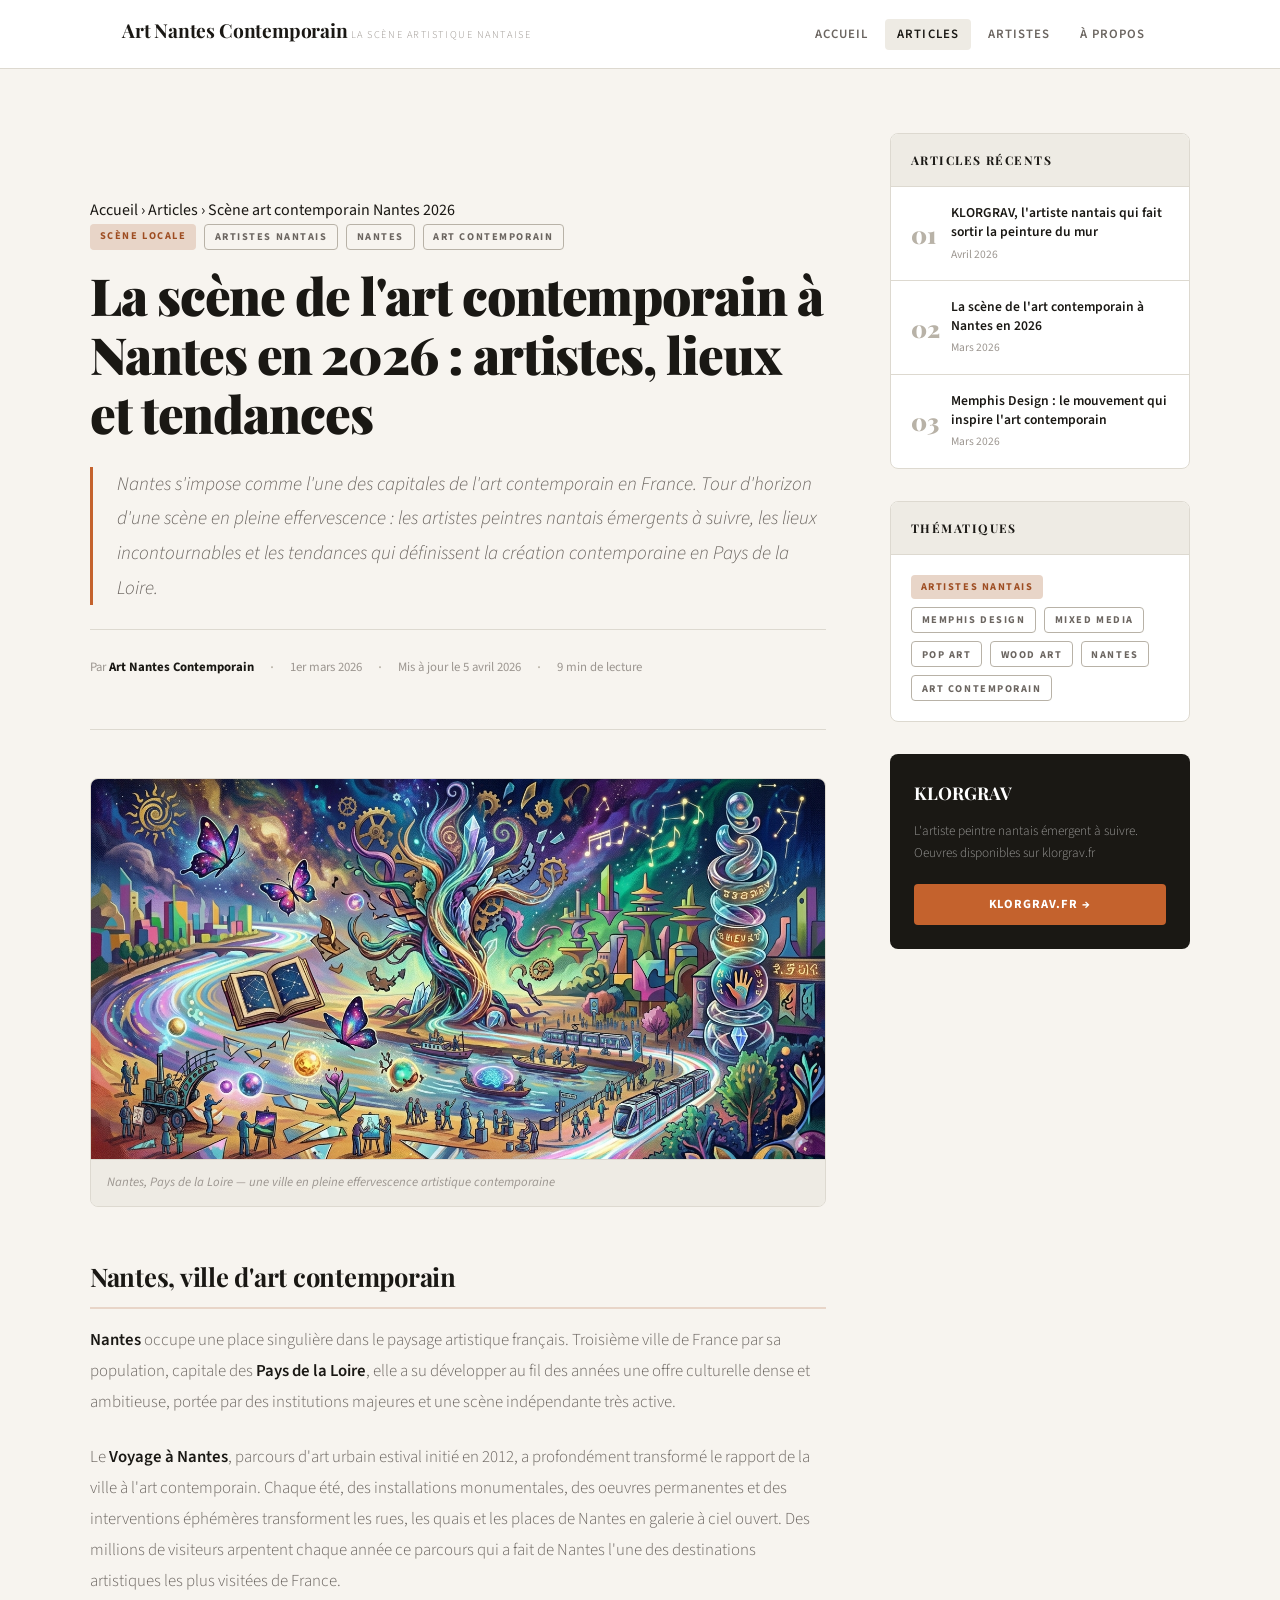
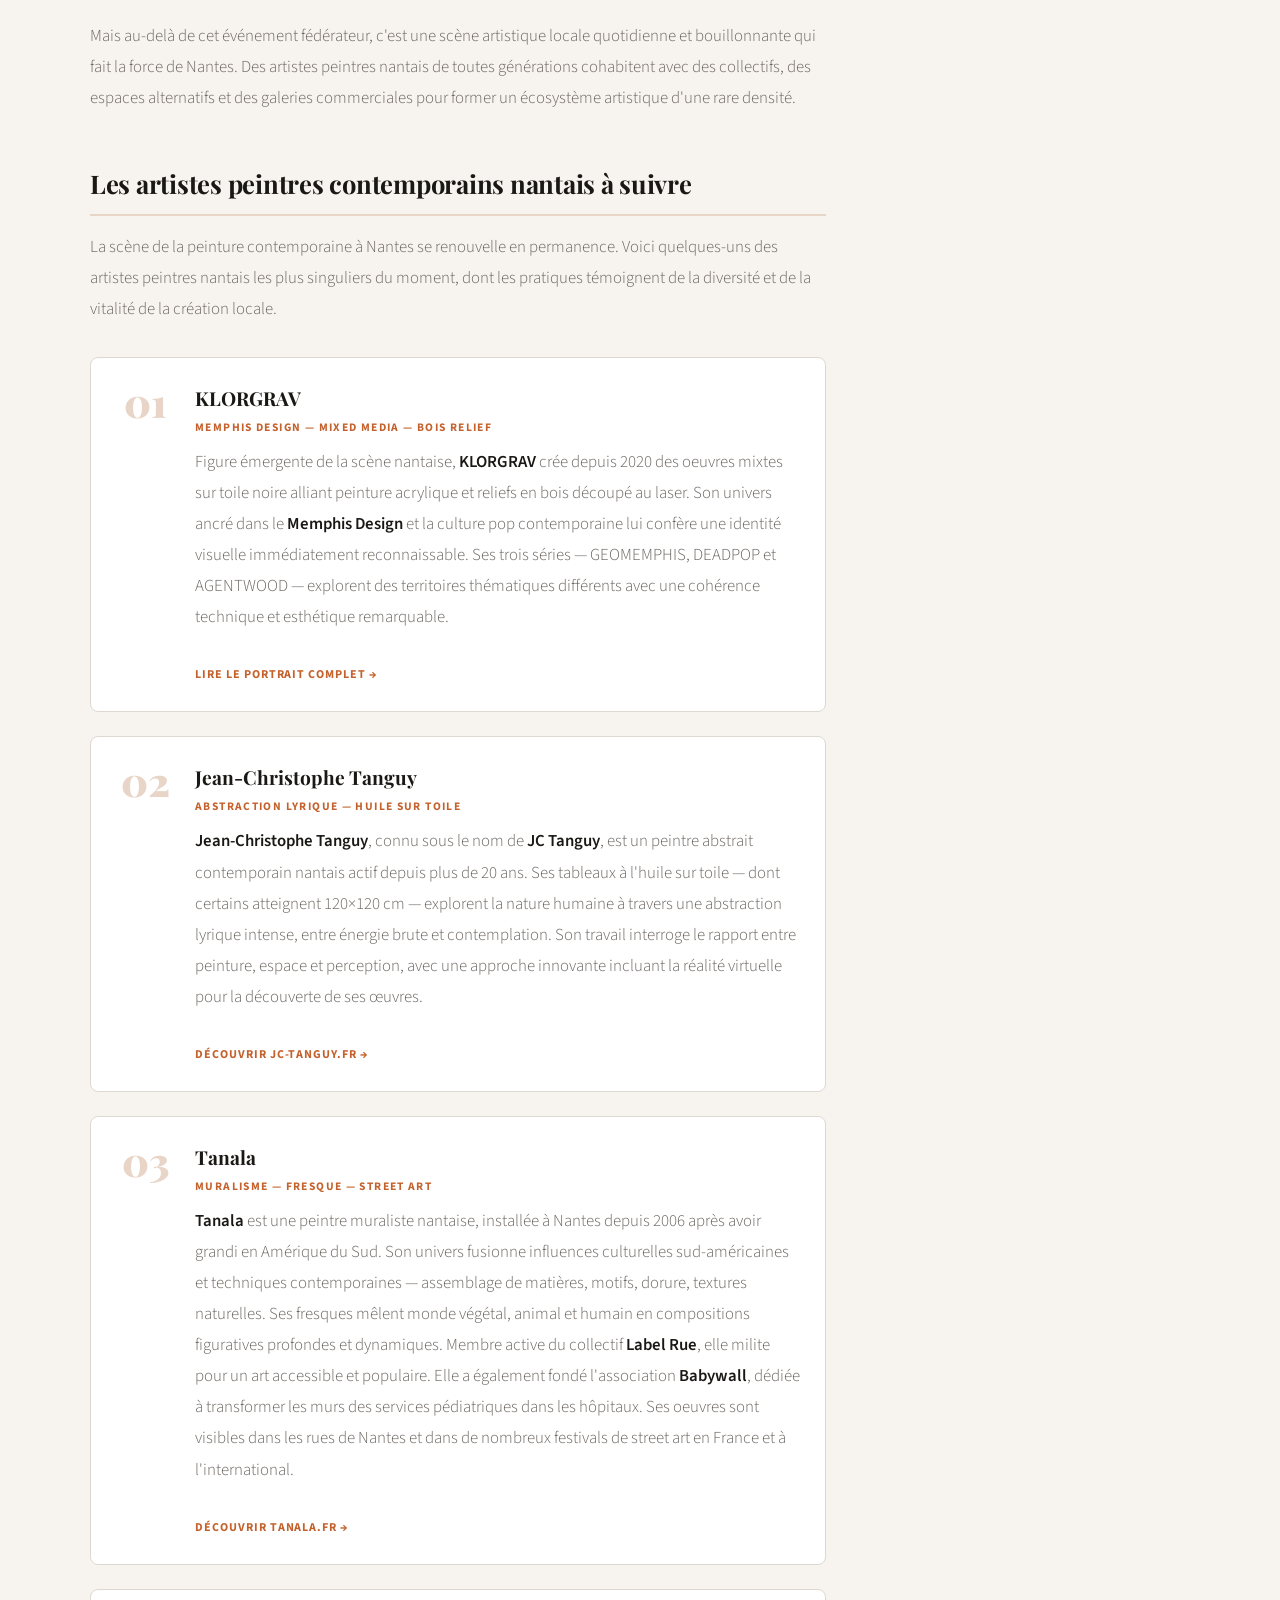
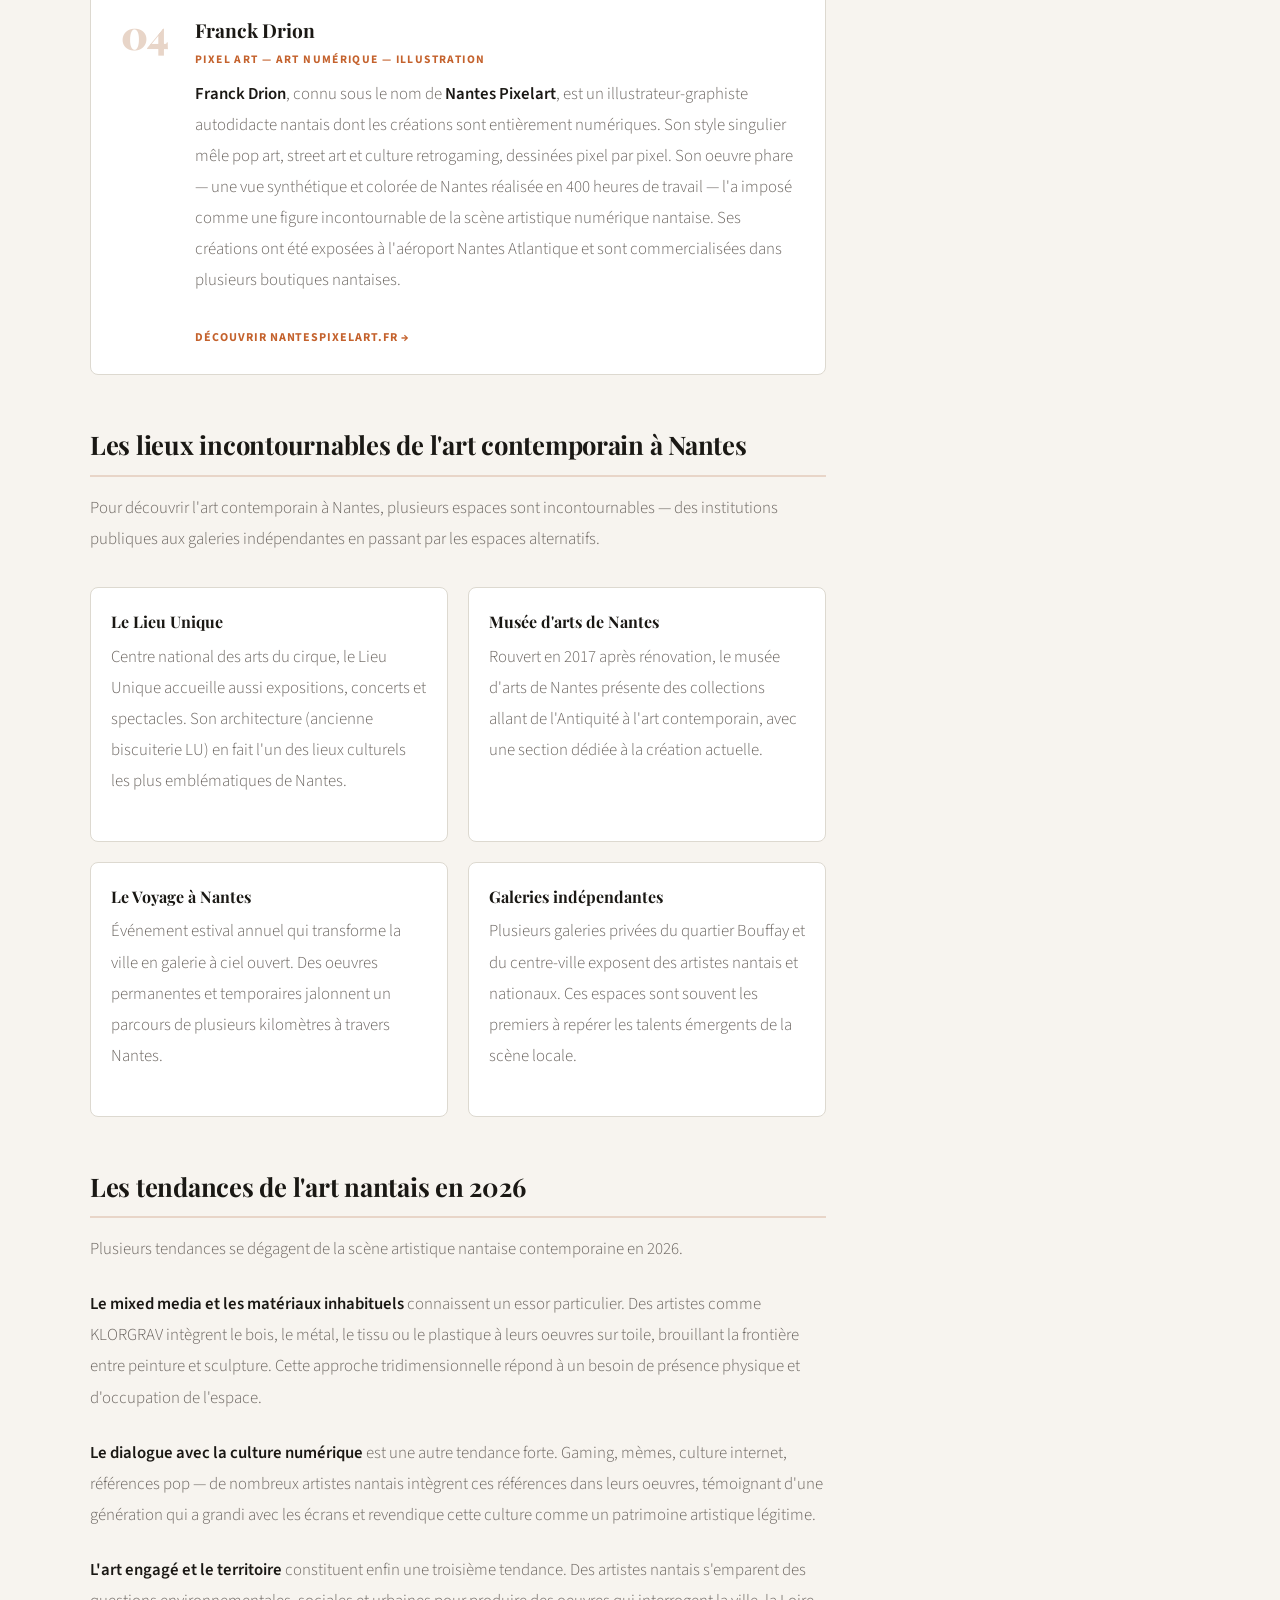
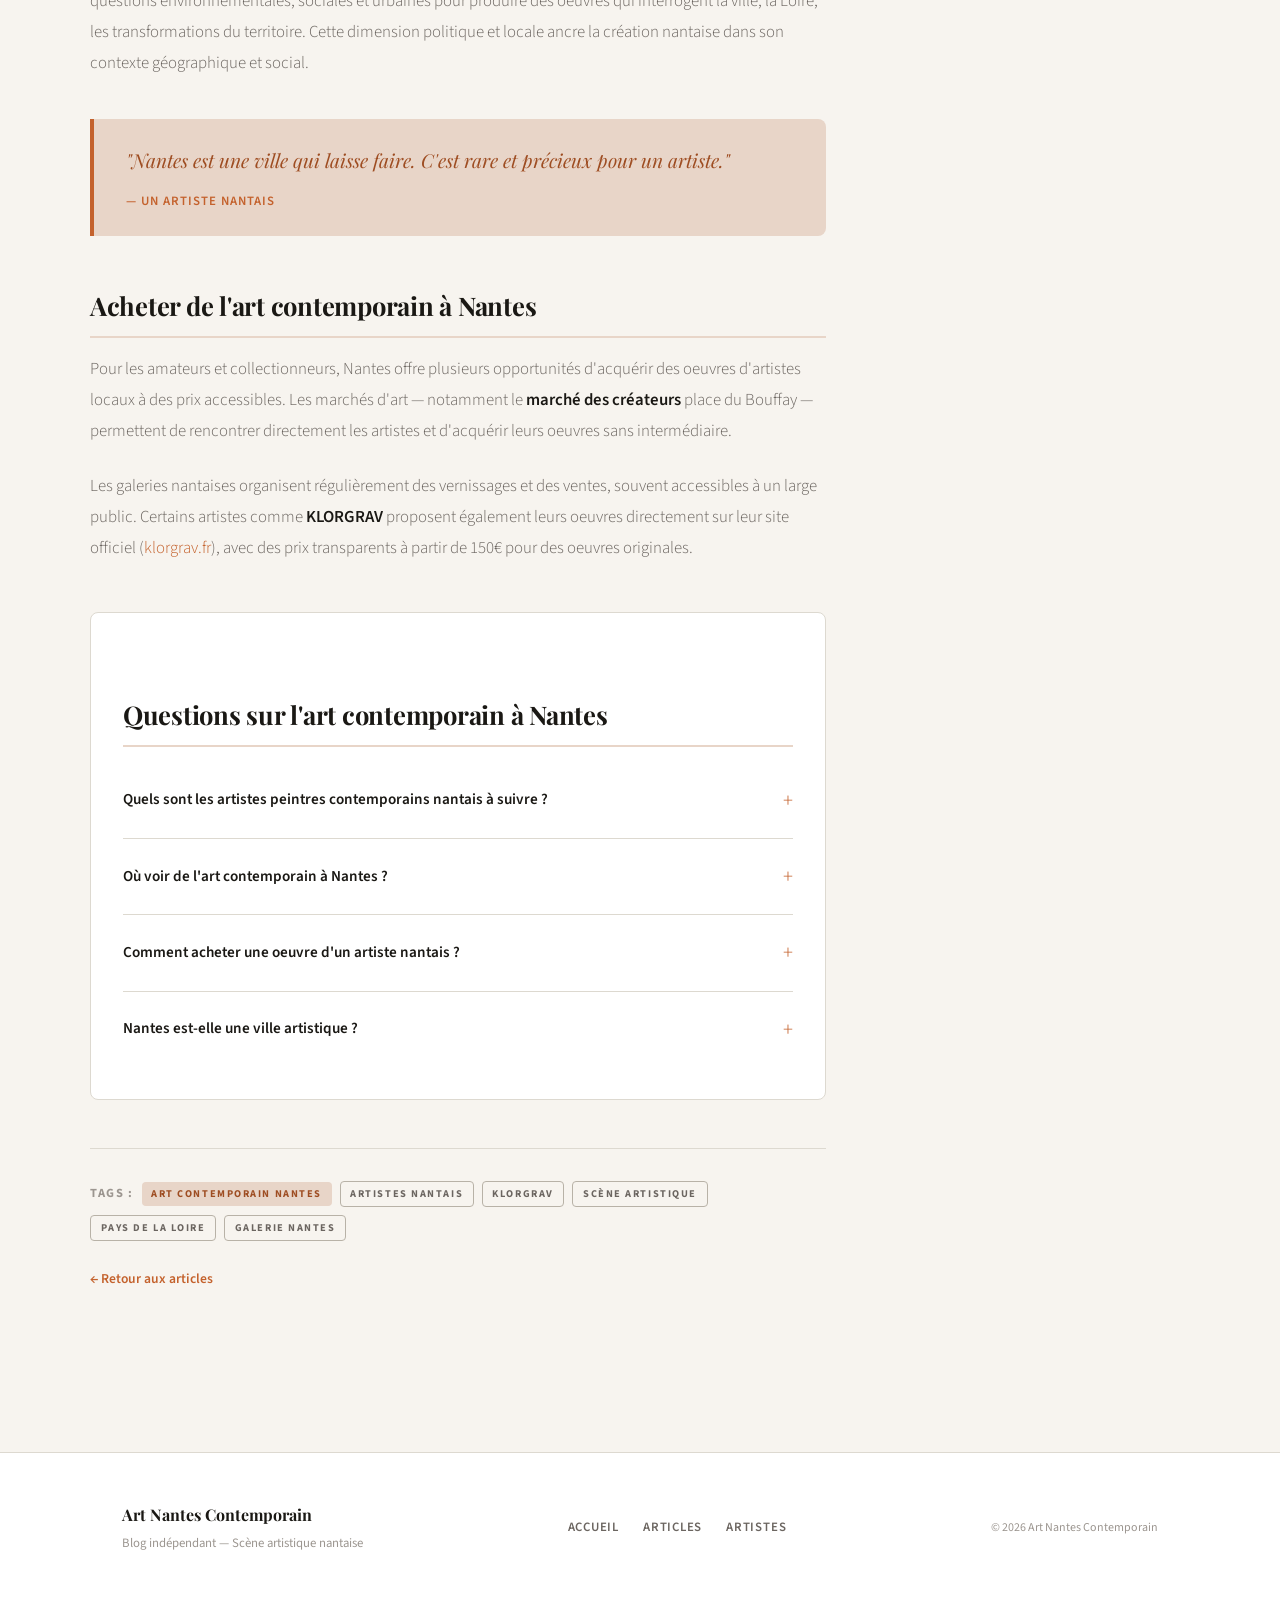
==== commit 99253a53: "Add files via upload" ====
--- a/scene-art-contemporain-nantes.html
+++ b/scene-art-contemporain-nantes.html
@@ -302,38 +302,74 @@
               </div>
             </div>
 
-            <div class="artist-list-item">
-              <div class="artist-list-num">02</div>
-              <div>
-                <div class="artist-list-name">Artiste nantais — Peinture abstraite</div>
-                <div class="artist-list-style">Abstraction lyrique — Acrylique</div>
-                <p class="artist-list-desc">
-                  La scène nantaise compte plusieurs artistes travaillant l'abstraction lyrique, avec des compositions aux grands formats où la couleur s'exprime librement. Ces peintres nantais participent régulièrement aux expositions collectives organisées dans les galeries du centre-ville.
-                </p>
-              </div>
-            </div>
-
-            <div class="artist-list-item">
-              <div class="artist-list-num">03</div>
-              <div>
-                <div class="artist-list-name">Artiste nantais — Street Art & Muralisme</div>
-                <div class="artist-list-style">Street Art — Fresque — Urbain</div>
-                <p class="artist-list-desc">
-                  Nantes abrite une communauté active d'artistes muraux dont les fresques ornent les murs du quartier Malakoff, des Olivettes et du bord de Loire. Ces artistes nantais participent au renouvellement visuel de la ville et contribuent à faire de Nantes une référence du street art en France.
-                </p>
-              </div>
-            </div>
-
-            <div class="artist-list-item">
-              <div class="artist-list-num">04</div>
-              <div>
-                <div class="artist-list-name">Artiste nantais — Art numérique & Installation</div>
-                <div class="artist-list-style">Art numérique — Installation — Interdisciplinaire</div>
-                <p class="artist-list-desc">
-                  La scène nantaise est également riche en artistes travaillant à la frontière du numérique et du plastique. Installations lumineuses, vidéo-projections, oeuvres interactives — cette tendance s'inscrit dans le dynamisme technologique de Nantes, ville qui accueille plusieurs pôles numériques d'envergure nationale.
-                </p>
-              </div>
-            </div>
+<div class="artist-list-item" itemscope itemtype="https://schema.org/Person">
+  <div class="artist-list-num">02</div>
+  <div>
+    <div class="artist-list-name" itemprop="name">Jean-Christophe Tanguy</div>
+    <div class="artist-list-style">Abstraction lyrique — Huile sur toile</div>
+    <p class="artist-list-desc" itemprop="description">
+      <strong>Jean-Christophe Tanguy</strong>, connu sous le nom de <strong>JC Tanguy</strong>, 
+      est un peintre abstrait contemporain nantais actif depuis plus de 20 ans. 
+      Ses tableaux à l'huile sur toile — dont certains atteignent 120×120 cm — 
+      explorent la nature humaine à travers une abstraction lyrique intense, 
+      entre énergie brute et contemplation. Son travail interroge le rapport 
+      entre peinture, espace et perception, avec une approche innovante incluant 
+      la réalité virtuelle pour la découverte de ses œuvres.
+    </p>
+    <a href="https://www.jc-tanguy.fr" class="artist-list-link" 
+       target="_blank" rel="noopener" itemprop="url">
+      Découvrir jc-tanguy.fr →
+    </a>
+  </div>
+</div>
+
+            <div class="artist-list-item" itemscope itemtype="https://schema.org/Person">
+  <div class="artist-list-num">03</div>
+  <div>
+    <div class="artist-list-name" itemprop="name">Tanala</div>
+    <div class="artist-list-style">Muralisme — Fresque — Street Art</div>
+    <p class="artist-list-desc" itemprop="description">
+      <strong>Tanala</strong> est une peintre muraliste nantaise,
+      installée à Nantes depuis 2006 après avoir grandi en Amérique du Sud.
+      Son univers fusionne influences culturelles sud-américaines et techniques
+      contemporaines — assemblage de matières, motifs, dorure, textures naturelles.
+      Ses fresques mêlent monde végétal, animal et humain en compositions
+      figuratives profondes et dynamiques. Membre active du collectif
+      <strong>Label Rue</strong>, elle milite pour un art accessible et populaire.
+      Elle a également fondé l'association <strong>Babywall</strong>, dédiée
+      à transformer les murs des services pédiatriques dans les hôpitaux.
+      Ses oeuvres sont visibles dans les rues de Nantes et dans de nombreux
+      festivals de street art en France et à l'international.
+    </p>
+    <a href="https://www.tanala.fr" class="artist-list-link"
+       target="_blank" rel="noopener" itemprop="url">
+      Découvrir tanala.fr →
+    </a>
+  </div>
+</div>
+
+            <div class="artist-list-item" itemscope itemtype="https://schema.org/Person">
+  <div class="artist-list-num">04</div>
+  <div>
+    <div class="artist-list-name" itemprop="name">Franck Drion</div>
+    <div class="artist-list-style">Pixel Art — Art numérique — Illustration</div>
+    <p class="artist-list-desc" itemprop="description">
+      <strong>Franck Drion</strong>, connu sous le nom de
+      <strong>Nantes Pixelart</strong>, est un illustrateur-graphiste
+      autodidacte nantais dont les créations sont entièrement numériques.
+      Son style singulier mêle pop art, street art et culture retrogaming,
+      dessinées pixel par pixel. Son oeuvre phare — une vue synthétique et
+      colorée de Nantes réalisée en 400 heures de travail — l'a imposé comme
+      une figure incontournable de la scène artistique numérique nantaise.
+      Ses créations ont été exposées à l'aéroport Nantes Atlantique et
+      sont commercialisées dans plusieurs boutiques nantaises.
+    </p>
+    <a href="https://www.nantespixelart.fr" class="artist-list-link"
+       target="_blank" rel="noopener" itemprop="url">
+      Découvrir nantespixelart.fr →
+    </a>
+  </div>
+</div>
 
           </div>
 
